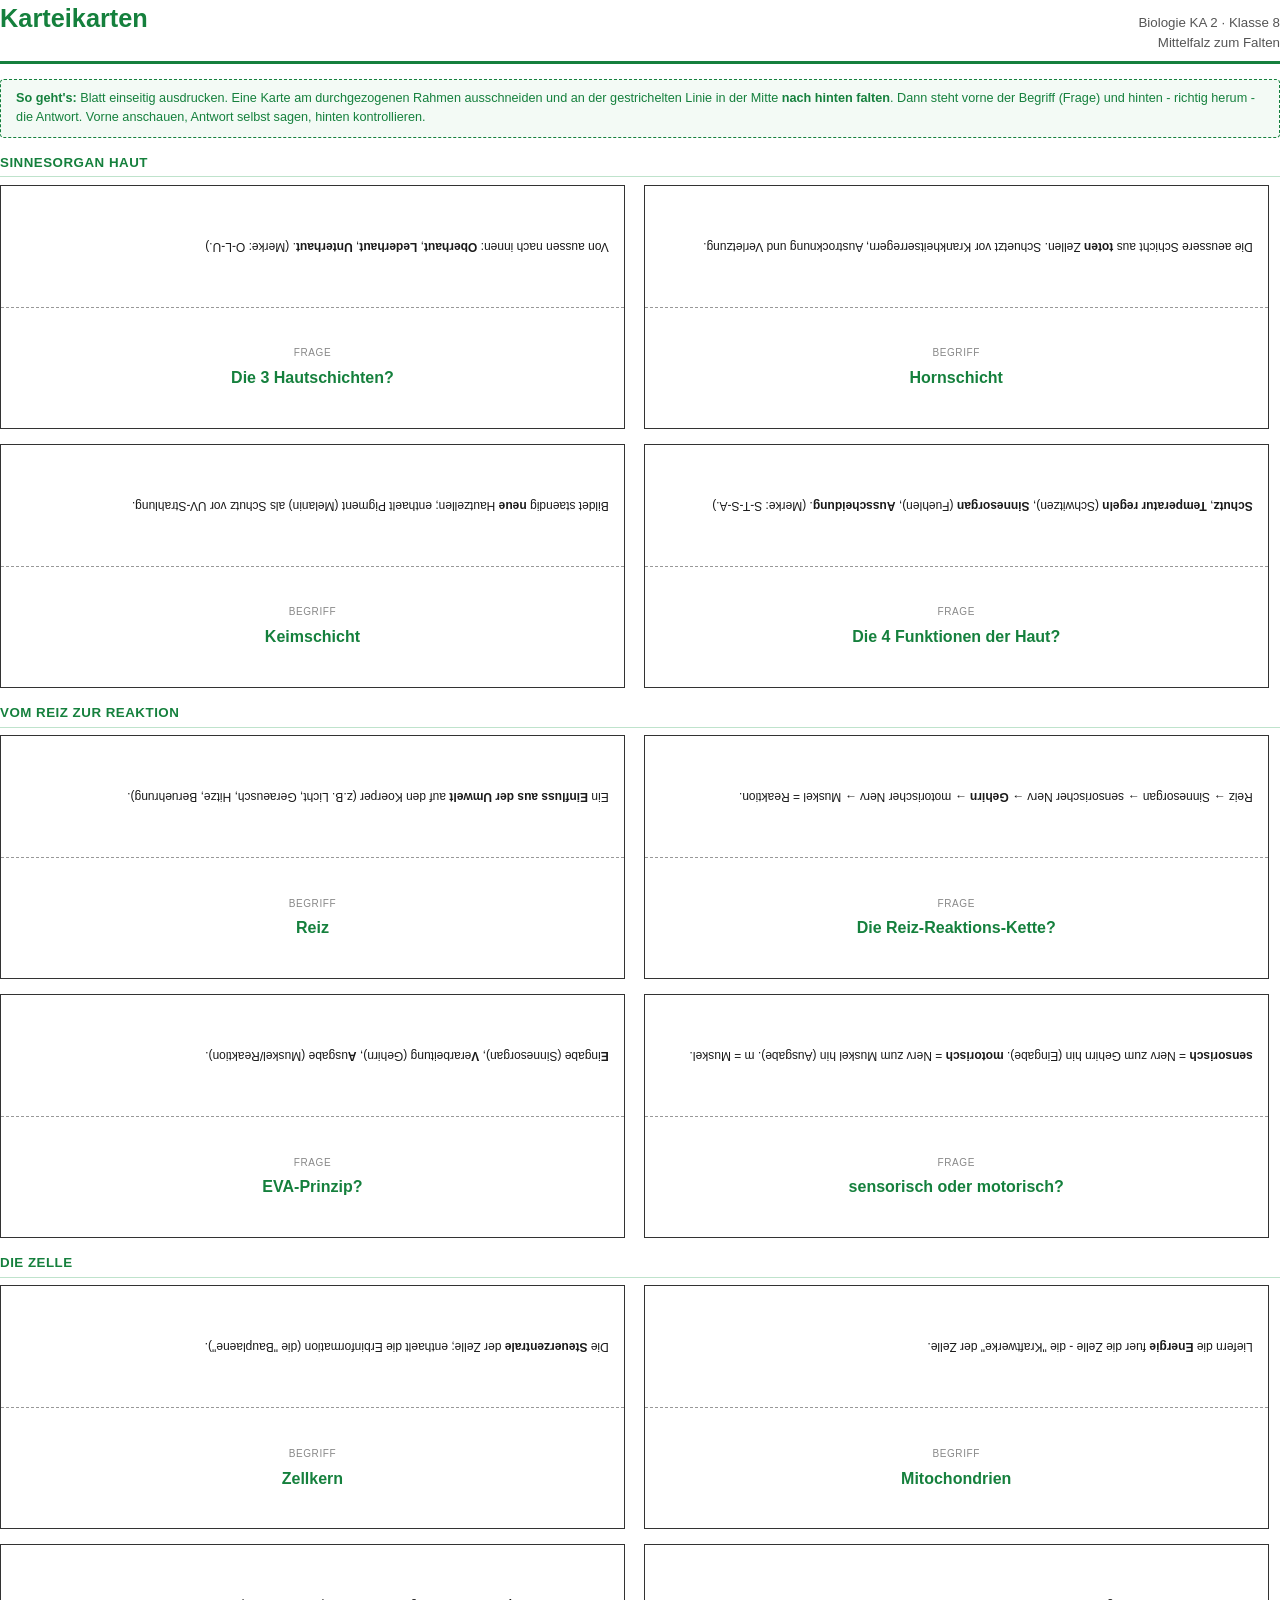
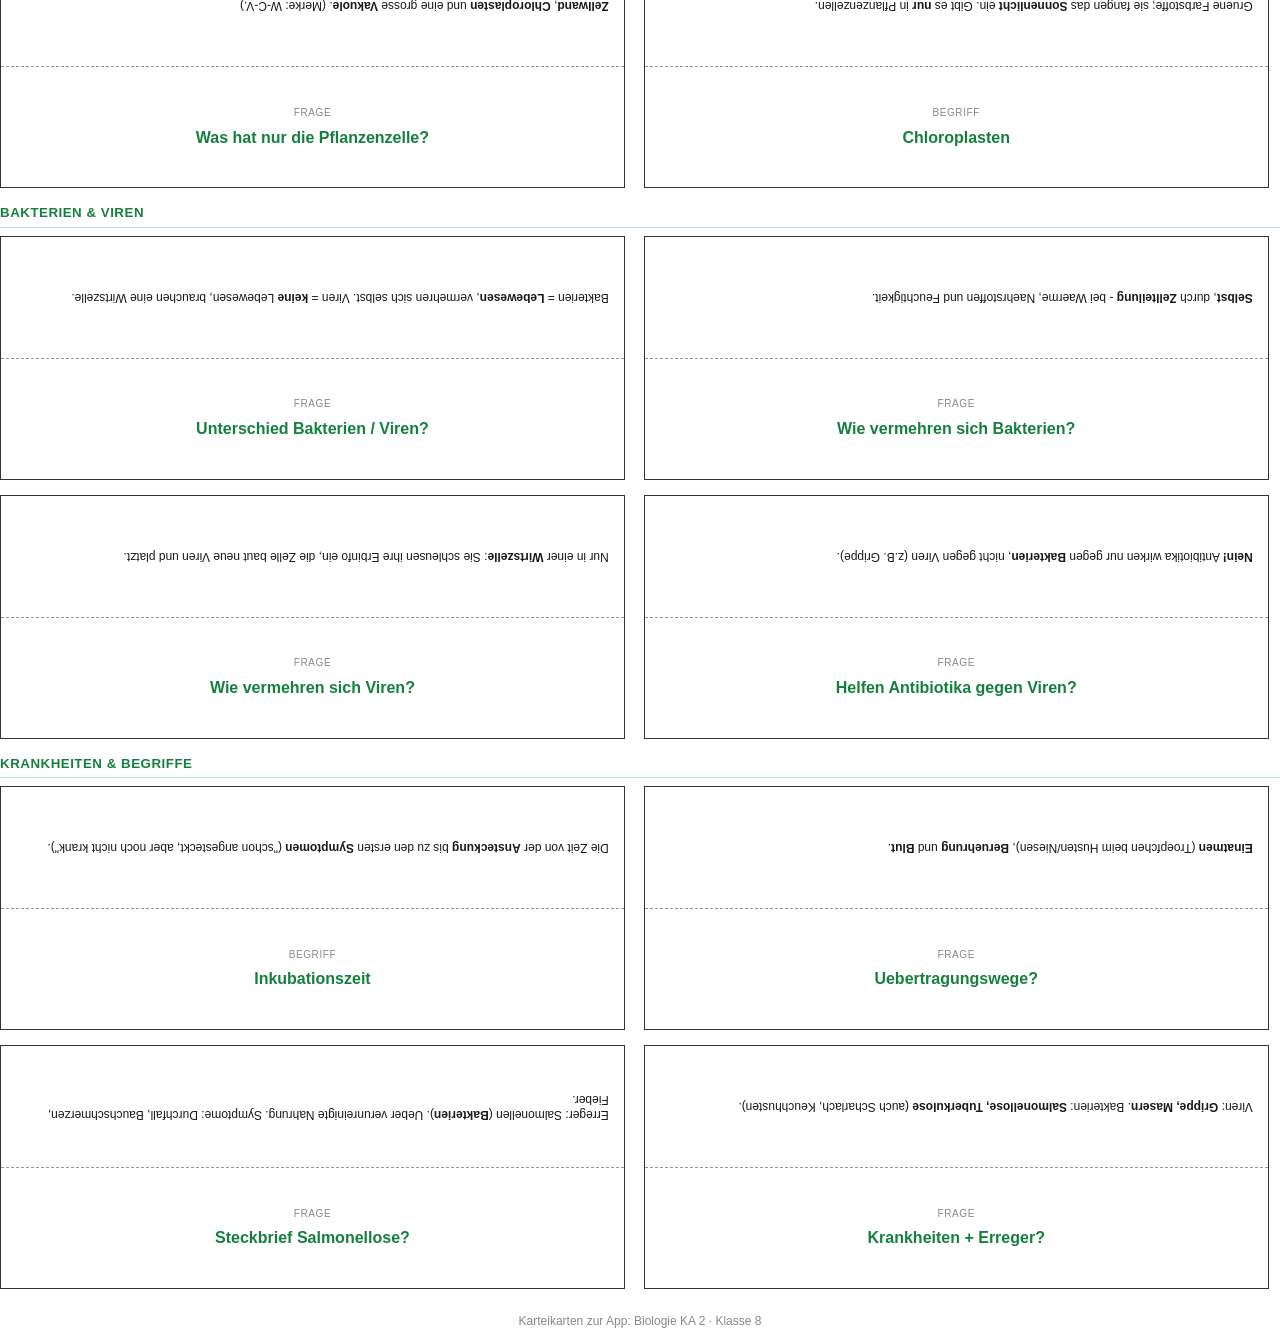
==== pdf/karteikarten.html @ 33343fd3 "Bio-Lernapp KA 2: Haut, Reiz & Reaktion, Zelle, Infektionskrankheiten 8 Lektionen in 4 Modulen + Pru" ====
<!DOCTYPE html>
<html lang="de">
<head>
<meta charset="UTF-8">
<title>Karteikarten - Biologie KA 2</title>
<link rel="stylesheet" href="print.css">
<style>
  /* Mittelfalz-Karteikarten: einseitig drucken, ausschneiden, in der Mitte
     nach HINTEN falten. Begriff unten (vorne), Antwort oben kopfueber -
     nach dem Falten steht die Antwort hinten richtig herum. */
  .kopf { border-bottom-color: #15803d; }
  .kopf h1 { color: #15803d; }
  .anleitung {
    background: #f3faf5; border: 1px dashed #15803d; border-radius: 4px;
    padding: 2.5mm 4mm; font-size: 9.5pt; color: #15803d; margin-bottom: 4mm;
  }
  .gruppe-titel {
    font-size: 10pt; color: #15803d; font-weight: 700; text-transform: uppercase;
    letter-spacing: .5px; margin: 3mm 0 2mm; border-bottom: 1px solid #bfe3cc; padding-bottom: 1mm;
    break-after: avoid; page-break-after: avoid;
  }
  .reihe {
    display: flex; gap: 5mm; margin-bottom: 4mm;
    break-inside: avoid; page-break-inside: avoid;
  }
  .karte { width: calc(50% - 4mm); border: 1px solid #333; }
  .haelfte {
    height: 32mm; box-sizing: border-box; padding: 2.5mm 4mm; overflow: hidden;
    display: flex; flex-direction: column; justify-content: center;
  }
  .antwort { transform: rotate(180deg); font-size: 9pt; line-height: 1.3; }
  .begriff { border-top: 1.5px dashed #999; text-align: center; }
  .begriff .kategorie {
    font-size: 7.5pt; color: #888; text-transform: uppercase; letter-spacing: .6px; margin-bottom: 1.5mm;
  }
  .begriff .wort { font-weight: 700; font-size: 12pt; color: #15803d; }
</style>
</head>
<body>

<div class="kopf">
  <h1>Karteikarten</h1>
  <div class="meta">Biologie KA 2 &middot; Klasse 8<br>Mittelfalz zum Falten</div>
</div>

<div class="anleitung">
  <strong>So geht's:</strong> Blatt einseitig ausdrucken. Eine Karte am durchgezogenen Rahmen ausschneiden
  und an der gestrichelten Linie in der Mitte <strong>nach hinten falten</strong>. Dann steht vorne der
  Begriff (Frage) und hinten - richtig herum - die Antwort. Vorne anschauen, Antwort selbst sagen, hinten
  kontrollieren.
</div>

<div class="gruppe-titel">Sinnesorgan Haut</div>
<div class="reihe">
  <div class="karte">
    <div class="haelfte antwort"><div>Von aussen nach innen: <strong>Oberhaut</strong>, <strong>Lederhaut</strong>,
      <strong>Unterhaut</strong>. (Merke: O-L-U.)</div></div>
    <div class="haelfte begriff"><div class="kategorie">Frage</div><div class="wort">Die 3 Hautschichten?</div></div>
  </div>
  <div class="karte">
    <div class="haelfte antwort"><div>Die aeussere Schicht aus <strong>toten</strong> Zellen. Schuetzt vor
      Krankheitserregern, Austrocknung und Verletzung.</div></div>
    <div class="haelfte begriff"><div class="kategorie">Begriff</div><div class="wort">Hornschicht</div></div>
  </div>
</div>
<div class="reihe">
  <div class="karte">
    <div class="haelfte antwort"><div>Bildet staendig <strong>neue</strong> Hautzellen; enthaelt Pigment
      (Melanin) als Schutz vor UV-Strahlung.</div></div>
    <div class="haelfte begriff"><div class="kategorie">Begriff</div><div class="wort">Keimschicht</div></div>
  </div>
  <div class="karte">
    <div class="haelfte antwort"><div><strong>Schutz</strong>, <strong>Temperatur regeln</strong> (Schwitzen),
      <strong>Sinnesorgan</strong> (Fuehlen), <strong>Ausscheidung</strong>. (Merke: S-T-S-A.)</div></div>
    <div class="haelfte begriff"><div class="kategorie">Frage</div><div class="wort">Die 4 Funktionen der Haut?</div></div>
  </div>
</div>

<div class="gruppe-titel">Vom Reiz zur Reaktion</div>
<div class="reihe">
  <div class="karte">
    <div class="haelfte antwort"><div>Ein <strong>Einfluss aus der Umwelt</strong> auf den Koerper
      (z.B. Licht, Geraeusch, Hitze, Beruehrung).</div></div>
    <div class="haelfte begriff"><div class="kategorie">Begriff</div><div class="wort">Reiz</div></div>
  </div>
  <div class="karte">
    <div class="haelfte antwort"><div>Reiz &rarr; Sinnesorgan &rarr; sensorischer Nerv &rarr;
      <strong>Gehirn</strong> &rarr; motorischer Nerv &rarr; Muskel = Reaktion.</div></div>
    <div class="haelfte begriff"><div class="kategorie">Frage</div><div class="wort">Die Reiz-Reaktions-Kette?</div></div>
  </div>
</div>
<div class="reihe">
  <div class="karte">
    <div class="haelfte antwort"><div><strong>E</strong>ingabe (Sinnesorgan), <strong>V</strong>erarbeitung
      (Gehirn), <strong>A</strong>usgabe (Muskel/Reaktion).</div></div>
    <div class="haelfte begriff"><div class="kategorie">Frage</div><div class="wort">EVA-Prinzip?</div></div>
  </div>
  <div class="karte">
    <div class="haelfte antwort"><div><strong>sensorisch</strong> = Nerv zum Gehirn hin (Eingabe).
      <strong>motorisch</strong> = Nerv zum Muskel hin (Ausgabe). m = Muskel.</div></div>
    <div class="haelfte begriff"><div class="kategorie">Frage</div><div class="wort">sensorisch oder motorisch?</div></div>
  </div>
</div>

<div class="gruppe-titel">Die Zelle</div>
<div class="reihe">
  <div class="karte">
    <div class="haelfte antwort"><div>Die <strong>Steuerzentrale</strong> der Zelle; enthaelt die
      Erbinformation (die "Bauplaene").</div></div>
    <div class="haelfte begriff"><div class="kategorie">Begriff</div><div class="wort">Zellkern</div></div>
  </div>
  <div class="karte">
    <div class="haelfte antwort"><div>Liefern die <strong>Energie</strong> fuer die Zelle -
      die "Kraftwerke" der Zelle.</div></div>
    <div class="haelfte begriff"><div class="kategorie">Begriff</div><div class="wort">Mitochondrien</div></div>
  </div>
</div>
<div class="reihe">
  <div class="karte">
    <div class="haelfte antwort"><div><strong>Zellwand</strong>, <strong>Chloroplasten</strong> und
      eine grosse <strong>Vakuole</strong>. (Merke: W-C-V.)</div></div>
    <div class="haelfte begriff"><div class="kategorie">Frage</div><div class="wort">Was hat nur die Pflanzenzelle?</div></div>
  </div>
  <div class="karte">
    <div class="haelfte antwort"><div>Gruene Farbstoffe; sie fangen das <strong>Sonnenlicht</strong> ein.
      Gibt es <strong>nur</strong> in Pflanzenzellen.</div></div>
    <div class="haelfte begriff"><div class="kategorie">Begriff</div><div class="wort">Chloroplasten</div></div>
  </div>
</div>

<div class="gruppe-titel">Bakterien &amp; Viren</div>
<div class="reihe">
  <div class="karte">
    <div class="haelfte antwort"><div>Bakterien = <strong>Lebewesen</strong>, vermehren sich selbst.
      Viren = <strong>keine</strong> Lebewesen, brauchen eine Wirtszelle.</div></div>
    <div class="haelfte begriff"><div class="kategorie">Frage</div><div class="wort">Unterschied Bakterien / Viren?</div></div>
  </div>
  <div class="karte">
    <div class="haelfte antwort"><div><strong>Selbst</strong>, durch <strong>Zellteilung</strong> - bei
      Waerme, Naehrstoffen und Feuchtigkeit.</div></div>
    <div class="haelfte begriff"><div class="kategorie">Frage</div><div class="wort">Wie vermehren sich Bakterien?</div></div>
  </div>
</div>
<div class="reihe">
  <div class="karte">
    <div class="haelfte antwort"><div>Nur in einer <strong>Wirtszelle</strong>: Sie schleusen ihre Erbinfo ein,
      die Zelle baut neue Viren und platzt.</div></div>
    <div class="haelfte begriff"><div class="kategorie">Frage</div><div class="wort">Wie vermehren sich Viren?</div></div>
  </div>
  <div class="karte">
    <div class="haelfte antwort"><div><strong>Nein!</strong> Antibiotika wirken nur gegen
      <strong>Bakterien</strong>, nicht gegen Viren (z.B. Grippe).</div></div>
    <div class="haelfte begriff"><div class="kategorie">Frage</div><div class="wort">Helfen Antibiotika gegen Viren?</div></div>
  </div>
</div>

<div class="gruppe-titel">Krankheiten &amp; Begriffe</div>
<div class="reihe">
  <div class="karte">
    <div class="haelfte antwort"><div>Die Zeit von der <strong>Ansteckung</strong> bis zu den ersten
      <strong>Symptomen</strong> ("schon angesteckt, aber noch nicht krank").</div></div>
    <div class="haelfte begriff"><div class="kategorie">Begriff</div><div class="wort">Inkubationszeit</div></div>
  </div>
  <div class="karte">
    <div class="haelfte antwort"><div><strong>Einatmen</strong> (Troepfchen beim Husten/Niesen),
      <strong>Beruehrung</strong> und <strong>Blut</strong>.</div></div>
    <div class="haelfte begriff"><div class="kategorie">Frage</div><div class="wort">Uebertragungswege?</div></div>
  </div>
</div>
<div class="reihe">
  <div class="karte">
    <div class="haelfte antwort"><div>Erreger: Salmonellen (<strong>Bakterien</strong>). Ueber verunreinigte
      Nahrung. Symptome: Durchfall, Bauchschmerzen, Fieber.</div></div>
    <div class="haelfte begriff"><div class="kategorie">Frage</div><div class="wort">Steckbrief Salmonellose?</div></div>
  </div>
  <div class="karte">
    <div class="haelfte antwort"><div>Viren: <strong>Grippe, Masern</strong>. Bakterien:
      <strong>Salmonellose, Tuberkulose</strong> (auch Scharlach, Keuchhusten).</div></div>
    <div class="haelfte begriff"><div class="kategorie">Frage</div><div class="wort">Krankheiten + Erreger?</div></div>
  </div>
</div>

<div class="fuss">Karteikarten zur App: Biologie KA 2 &middot; Klasse 8</div>

</body>
</html>
---- pdf/print.css ----
/* Gemeinsames Druck-Stylesheet fuer das Englisch-KA4-Lernpaket.
   A4, klare Struktur, korrekte Umlaute, genug Schreibplatz. */

@page { size: A4; margin: 16mm 15mm; }

* { box-sizing: border-box; }

body {
  font-family: "Helvetica Neue", Arial, sans-serif;
  color: #1a1a1a;
  font-size: 11.5pt;
  line-height: 1.5;
  margin: 0;
}

h1 {
  font-size: 19pt;
  color: #1d4ed8;
  margin: 0 0 2mm;
}
h2 {
  font-size: 14pt;
  color: #1d4ed8;
  margin: 7mm 0 2mm;
  border-bottom: 2px solid #1d4ed8;
  padding-bottom: 1mm;
}
h3 { font-size: 12pt; margin: 4mm 0 1.5mm; }

.kopf {
  display: flex;
  justify-content: space-between;
  align-items: baseline;
  border-bottom: 3px solid #1d4ed8;
  padding-bottom: 2mm;
  margin-bottom: 4mm;
}
.kopf .meta { font-size: 10pt; color: #555; text-align: right; }

.intro { font-size: 10.5pt; color: #333; margin-bottom: 4mm; }

.name-zeile {
  font-size: 10.5pt;
  margin-bottom: 4mm;
  color: #333;
}

/* Tabellen */
table { width: 100%; border-collapse: collapse; margin: 2mm 0 4mm; }
th, td { border: 1px solid #bbb; padding: 2mm 3mm; text-align: left; vertical-align: top; }
th { background: #e8eefc; font-size: 10.5pt; }
td.en { font-weight: 600; width: 42%; }
td.de { width: 46%; }
td.chk { width: 12%; text-align: center; color: #999; }

/* Vokabel-Lernblatt: Falt-/Abdeck-Hinweis */
.fold-hint {
  font-size: 9.5pt; color: #1d4ed8; background: #eff6ff;
  border: 1px dashed #1d4ed8; padding: 2mm 3mm; border-radius: 3px;
  margin-bottom: 4mm;
}

/* Boxen */
.box { border: 1px solid #ccc; border-radius: 4px; padding: 3mm 4mm; margin: 3mm 0; }
.box-rule { background: #f7f9ff; border-color: #c3d3f7; }
.box-tip { background: #fffbeb; border-color: #f1d58a; }
.box-warn { background: #fef2f2; border-color: #f3b4b4; }
.box h3 { margin-top: 0; }

.beispiel { font-style: italic; color: #1d4ed8; }
.signal { font-weight: 600; }
code { background: #eee; padding: 0 2px; border-radius: 2px; font-size: 10.5pt; }

/* Aufgaben / Schreiblinien */
ol.aufgaben { margin: 0 0 4mm; padding-left: 6mm; }
ol.aufgaben > li { margin-bottom: 3.5mm; }
.luecke {
  display: inline-block; min-width: 38mm; border-bottom: 1.2px solid #444;
  height: 5mm; vertical-align: bottom;
}
.luecke-kurz { min-width: 22mm; }
.luecke-lang { min-width: 55mm; }
.schreiblinie { border-bottom: 1px solid #999; height: 8mm; margin: 0; }
.schreibfeld { margin-top: 2mm; }
.hinweis { font-size: 10pt; color: #666; }
.punkte { float: right; font-size: 9.5pt; color: #888; font-weight: 600; }

/* Loesungen */
.loesung { color: #166534; font-weight: 600; }
.loesungen-seite { page-break-before: always; }
.loesungen-seite h1 { color: #166534; }
.loesungen-seite h2 { color: #166534; border-bottom-color: #166534; }

.seitenumbruch { page-break-before: always; }
.fuss { margin-top: 6mm; font-size: 9pt; color: #888; text-align: center; }
.zwei-spalten { column-count: 2; column-gap: 8mm; }
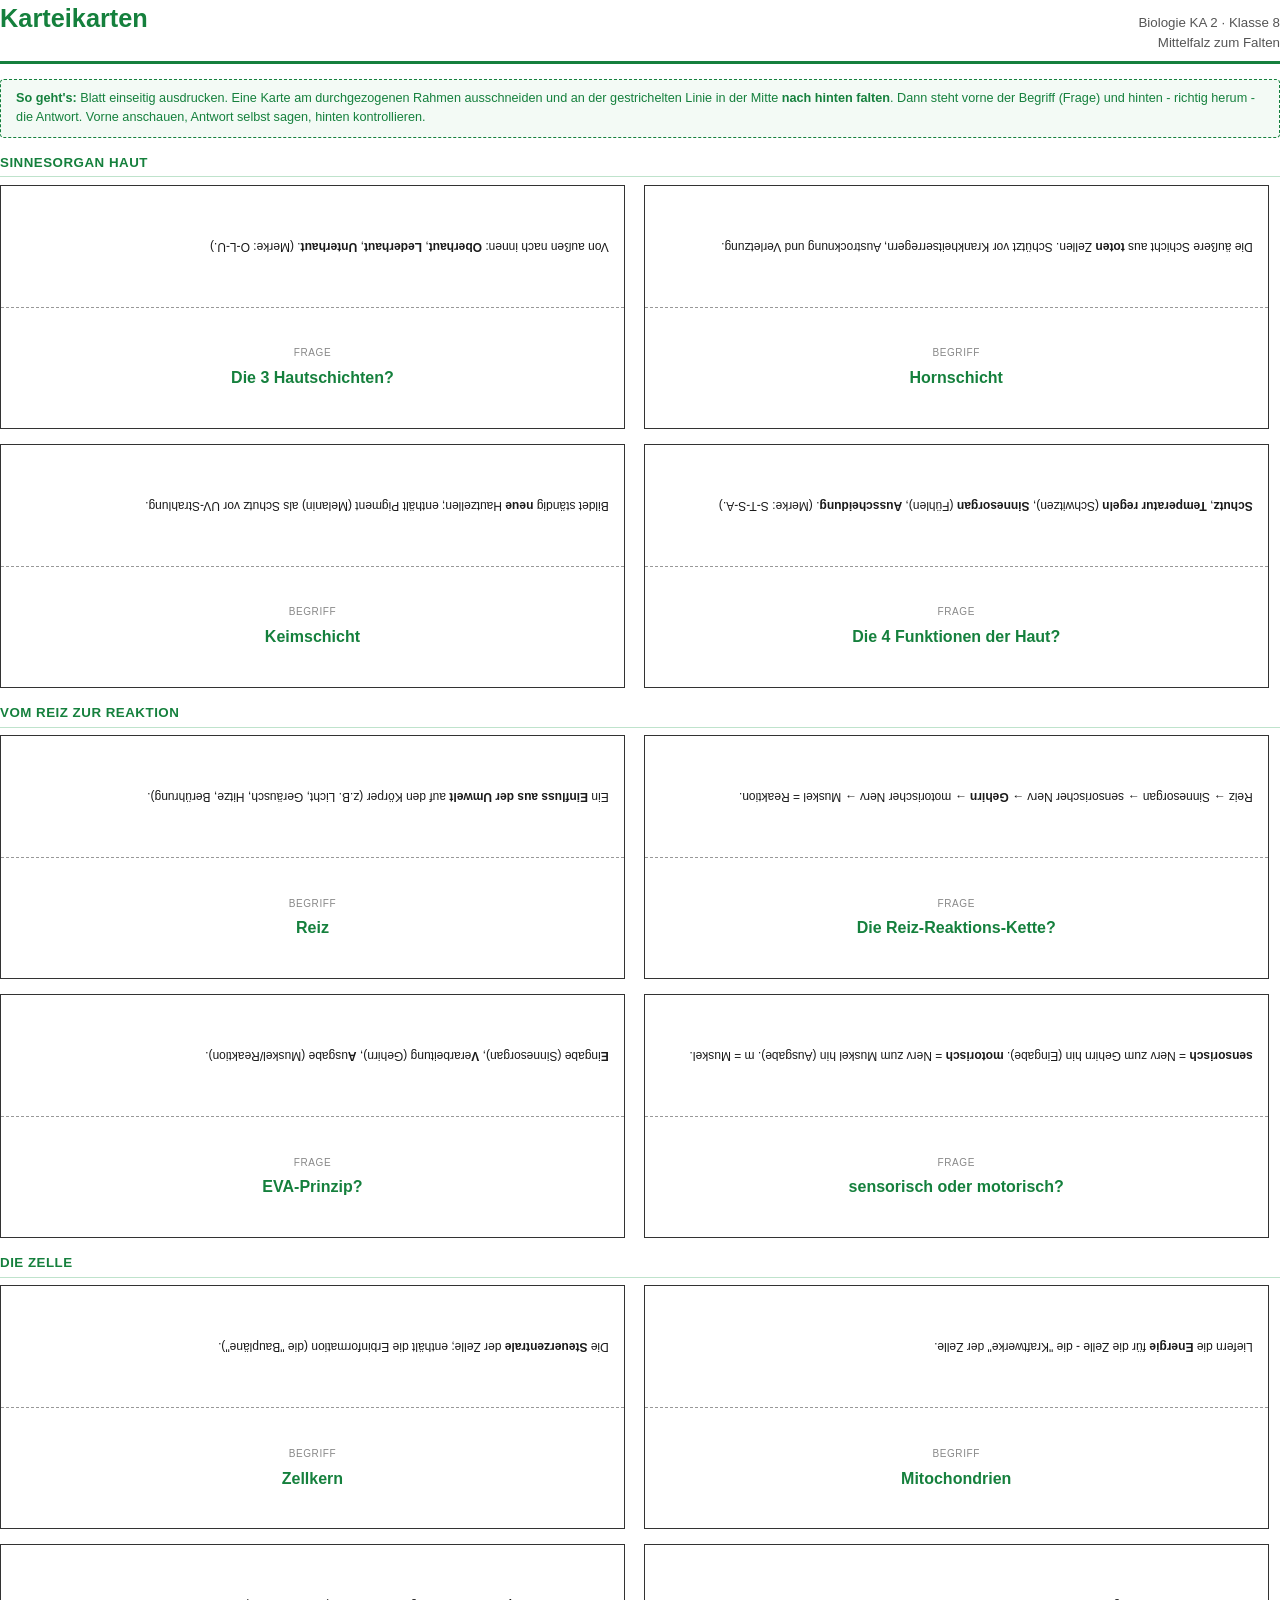
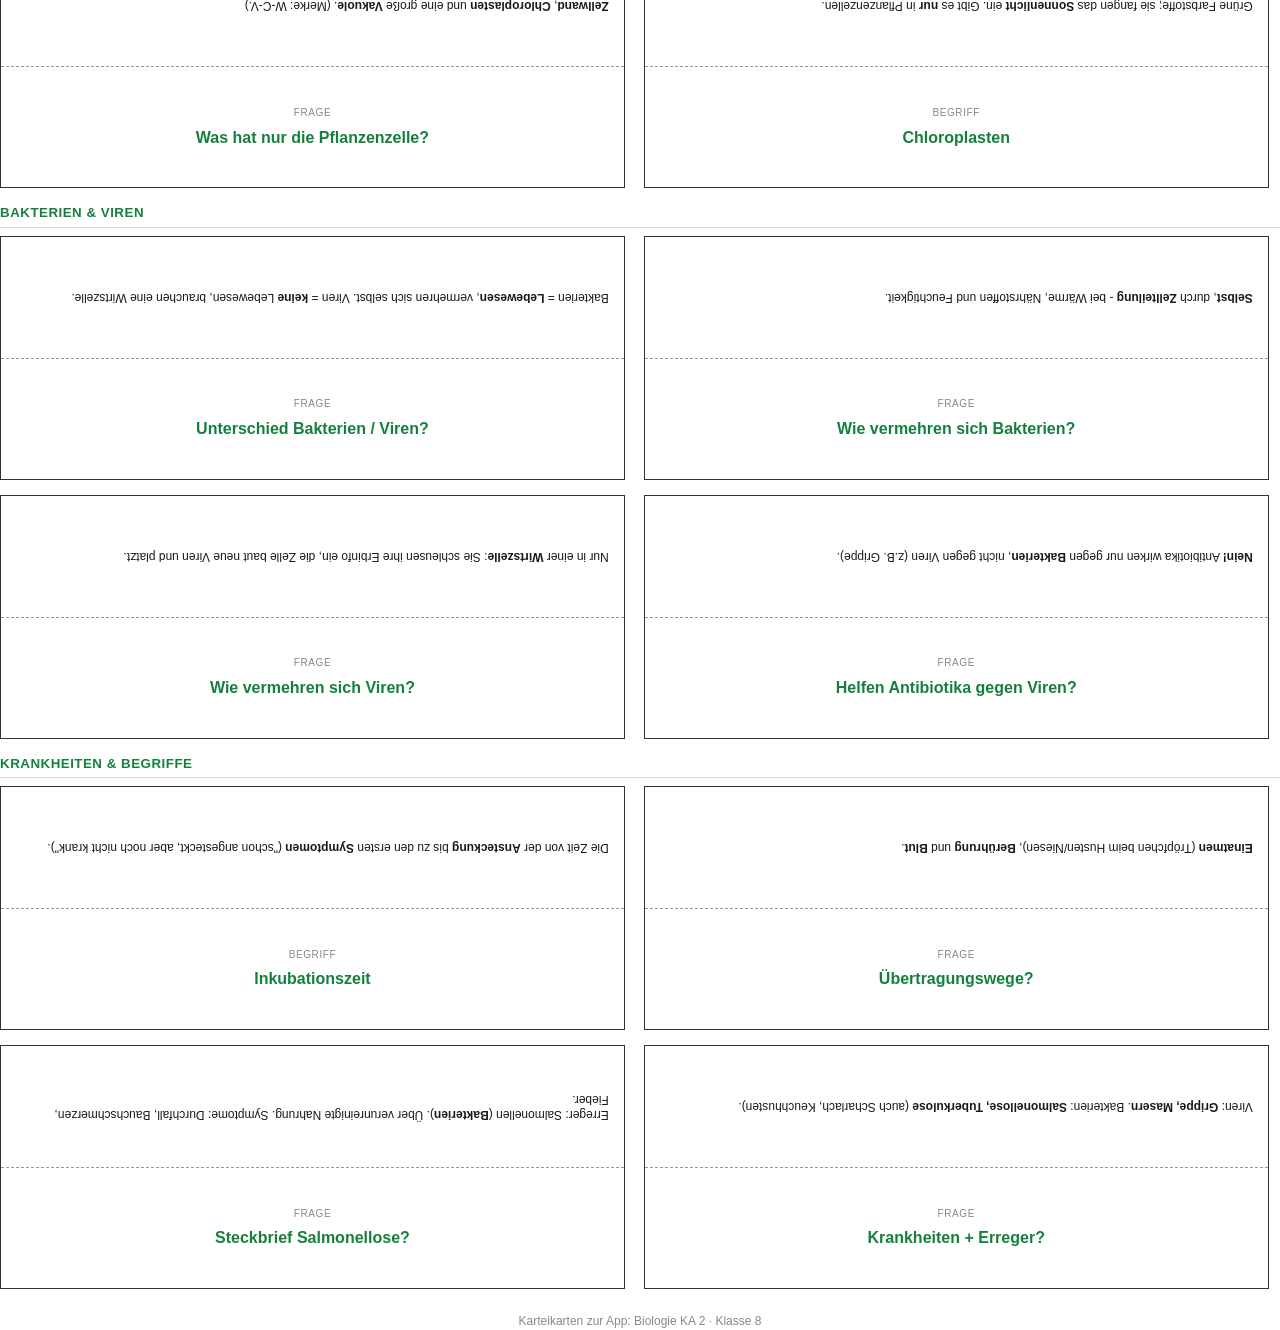
==== commit 265b6695: "Review-Fixes: echte Umlaute, reading-guide CSS, mehrdeutige Matchings (L6/L7/L8) - Transliteration (" ====
--- a/pdf/karteikarten.html
+++ b/pdf/karteikarten.html
@@ -6,7 +6,7 @@
 <link rel="stylesheet" href="print.css">
 <style>
   /* Mittelfalz-Karteikarten: einseitig drucken, ausschneiden, in der Mitte
-     nach HINTEN falten. Begriff unten (vorne), Antwort oben kopfueber -
+     nach HINTEN falten. Begriff unten (vorne), Antwort oben kopfüber -
      nach dem Falten steht die Antwort hinten richtig herum. */
   .kopf { border-bottom-color: #15803d; }
   .kopf h1 { color: #15803d; }
@@ -53,25 +53,25 @@
 <div class="gruppe-titel">Sinnesorgan Haut</div>
 <div class="reihe">
   <div class="karte">
-    <div class="haelfte antwort"><div>Von aussen nach innen: <strong>Oberhaut</strong>, <strong>Lederhaut</strong>,
+    <div class="haelfte antwort"><div>Von außen nach innen: <strong>Oberhaut</strong>, <strong>Lederhaut</strong>,
       <strong>Unterhaut</strong>. (Merke: O-L-U.)</div></div>
     <div class="haelfte begriff"><div class="kategorie">Frage</div><div class="wort">Die 3 Hautschichten?</div></div>
   </div>
   <div class="karte">
-    <div class="haelfte antwort"><div>Die aeussere Schicht aus <strong>toten</strong> Zellen. Schuetzt vor
+    <div class="haelfte antwort"><div>Die äußere Schicht aus <strong>toten</strong> Zellen. Schützt vor
       Krankheitserregern, Austrocknung und Verletzung.</div></div>
     <div class="haelfte begriff"><div class="kategorie">Begriff</div><div class="wort">Hornschicht</div></div>
   </div>
 </div>
 <div class="reihe">
   <div class="karte">
-    <div class="haelfte antwort"><div>Bildet staendig <strong>neue</strong> Hautzellen; enthaelt Pigment
+    <div class="haelfte antwort"><div>Bildet ständig <strong>neue</strong> Hautzellen; enthält Pigment
       (Melanin) als Schutz vor UV-Strahlung.</div></div>
     <div class="haelfte begriff"><div class="kategorie">Begriff</div><div class="wort">Keimschicht</div></div>
   </div>
   <div class="karte">
     <div class="haelfte antwort"><div><strong>Schutz</strong>, <strong>Temperatur regeln</strong> (Schwitzen),
-      <strong>Sinnesorgan</strong> (Fuehlen), <strong>Ausscheidung</strong>. (Merke: S-T-S-A.)</div></div>
+      <strong>Sinnesorgan</strong> (Fühlen), <strong>Ausscheidung</strong>. (Merke: S-T-S-A.)</div></div>
     <div class="haelfte begriff"><div class="kategorie">Frage</div><div class="wort">Die 4 Funktionen der Haut?</div></div>
   </div>
 </div>
@@ -79,8 +79,8 @@
 <div class="gruppe-titel">Vom Reiz zur Reaktion</div>
 <div class="reihe">
   <div class="karte">
-    <div class="haelfte antwort"><div>Ein <strong>Einfluss aus der Umwelt</strong> auf den Koerper
-      (z.B. Licht, Geraeusch, Hitze, Beruehrung).</div></div>
+    <div class="haelfte antwort"><div>Ein <strong>Einfluss aus der Umwelt</strong> auf den Körper
+      (z.B. Licht, Geräusch, Hitze, Berührung).</div></div>
     <div class="haelfte begriff"><div class="kategorie">Begriff</div><div class="wort">Reiz</div></div>
   </div>
   <div class="karte">
@@ -105,12 +105,12 @@
 <div class="gruppe-titel">Die Zelle</div>
 <div class="reihe">
   <div class="karte">
-    <div class="haelfte antwort"><div>Die <strong>Steuerzentrale</strong> der Zelle; enthaelt die
-      Erbinformation (die "Bauplaene").</div></div>
+    <div class="haelfte antwort"><div>Die <strong>Steuerzentrale</strong> der Zelle; enthält die
+      Erbinformation (die "Baupläne").</div></div>
     <div class="haelfte begriff"><div class="kategorie">Begriff</div><div class="wort">Zellkern</div></div>
   </div>
   <div class="karte">
-    <div class="haelfte antwort"><div>Liefern die <strong>Energie</strong> fuer die Zelle -
+    <div class="haelfte antwort"><div>Liefern die <strong>Energie</strong> für die Zelle -
       die "Kraftwerke" der Zelle.</div></div>
     <div class="haelfte begriff"><div class="kategorie">Begriff</div><div class="wort">Mitochondrien</div></div>
   </div>
@@ -118,11 +118,11 @@
 <div class="reihe">
   <div class="karte">
     <div class="haelfte antwort"><div><strong>Zellwand</strong>, <strong>Chloroplasten</strong> und
-      eine grosse <strong>Vakuole</strong>. (Merke: W-C-V.)</div></div>
+      eine große <strong>Vakuole</strong>. (Merke: W-C-V.)</div></div>
     <div class="haelfte begriff"><div class="kategorie">Frage</div><div class="wort">Was hat nur die Pflanzenzelle?</div></div>
   </div>
   <div class="karte">
-    <div class="haelfte antwort"><div>Gruene Farbstoffe; sie fangen das <strong>Sonnenlicht</strong> ein.
+    <div class="haelfte antwort"><div>Grüne Farbstoffe; sie fangen das <strong>Sonnenlicht</strong> ein.
       Gibt es <strong>nur</strong> in Pflanzenzellen.</div></div>
     <div class="haelfte begriff"><div class="kategorie">Begriff</div><div class="wort">Chloroplasten</div></div>
   </div>
@@ -137,7 +137,7 @@
   </div>
   <div class="karte">
     <div class="haelfte antwort"><div><strong>Selbst</strong>, durch <strong>Zellteilung</strong> - bei
-      Waerme, Naehrstoffen und Feuchtigkeit.</div></div>
+      Wärme, Nährstoffen und Feuchtigkeit.</div></div>
     <div class="haelfte begriff"><div class="kategorie">Frage</div><div class="wort">Wie vermehren sich Bakterien?</div></div>
   </div>
 </div>
@@ -162,14 +162,14 @@
     <div class="haelfte begriff"><div class="kategorie">Begriff</div><div class="wort">Inkubationszeit</div></div>
   </div>
   <div class="karte">
-    <div class="haelfte antwort"><div><strong>Einatmen</strong> (Troepfchen beim Husten/Niesen),
-      <strong>Beruehrung</strong> und <strong>Blut</strong>.</div></div>
-    <div class="haelfte begriff"><div class="kategorie">Frage</div><div class="wort">Uebertragungswege?</div></div>
+    <div class="haelfte antwort"><div><strong>Einatmen</strong> (Tröpfchen beim Husten/Niesen),
+      <strong>Berührung</strong> und <strong>Blut</strong>.</div></div>
+    <div class="haelfte begriff"><div class="kategorie">Frage</div><div class="wort">Übertragungswege?</div></div>
   </div>
 </div>
 <div class="reihe">
   <div class="karte">
-    <div class="haelfte antwort"><div>Erreger: Salmonellen (<strong>Bakterien</strong>). Ueber verunreinigte
+    <div class="haelfte antwort"><div>Erreger: Salmonellen (<strong>Bakterien</strong>). Über verunreinigte
       Nahrung. Symptome: Durchfall, Bauchschmerzen, Fieber.</div></div>
     <div class="haelfte begriff"><div class="kategorie">Frage</div><div class="wort">Steckbrief Salmonellose?</div></div>
   </div>
